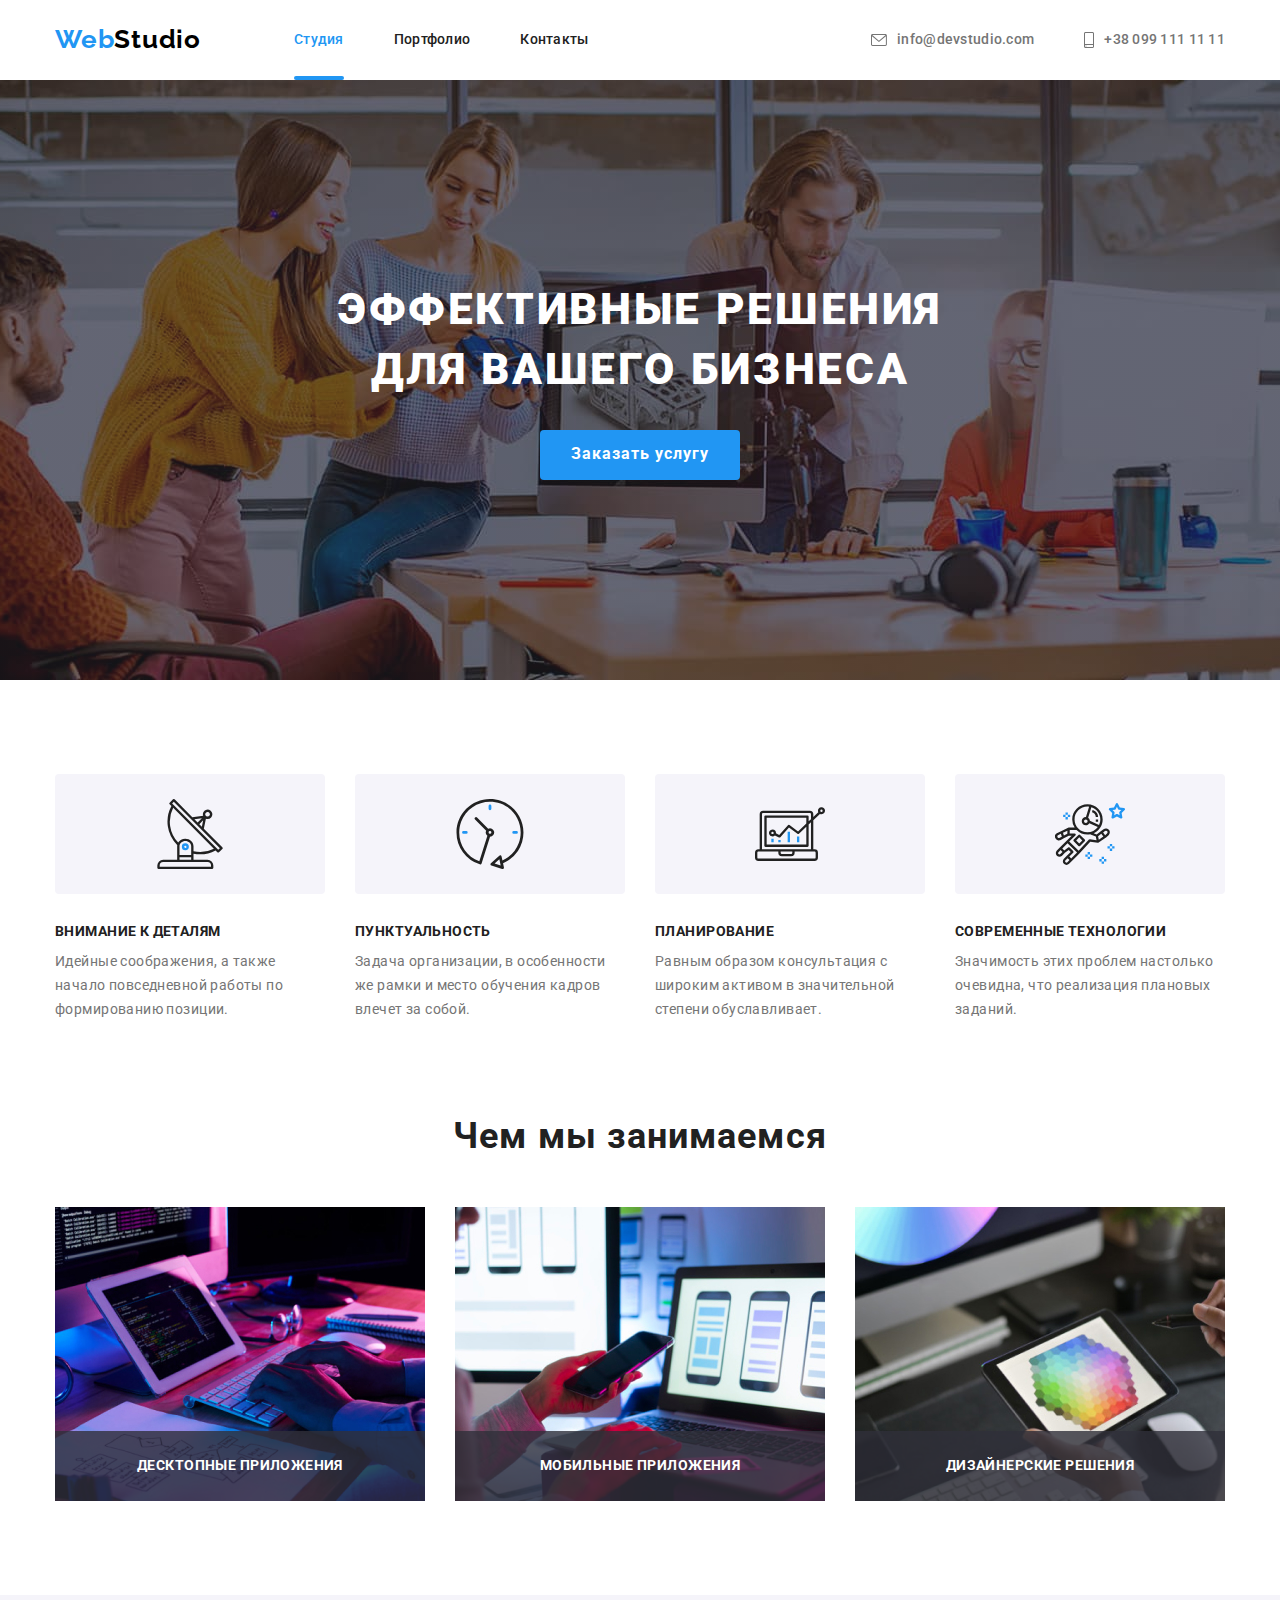
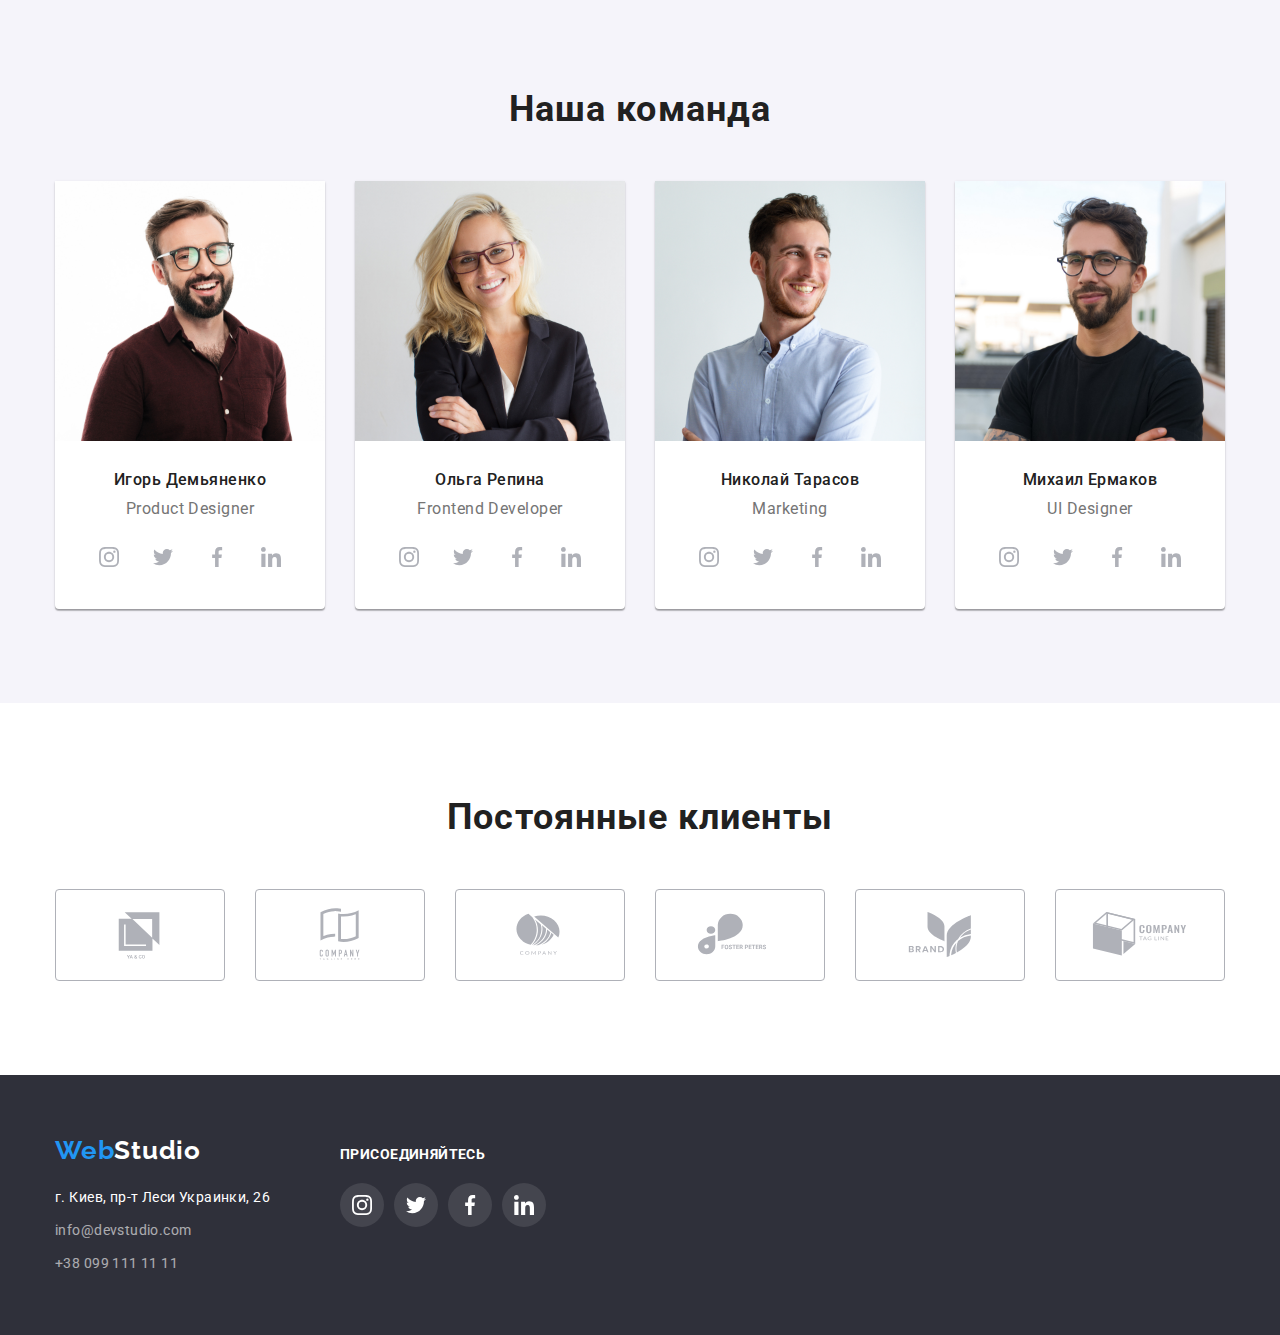
==== index.html @ c2071da9 "в" ====
<!DOCTYPE html>
<html lang="en">
  <head>
    <meta charset="UTF-8" />
    <meta http-equiv="X-UA-Compatible" content="IE=edge" />
    <meta name="viewport" content="width=device-width, initial-scale=1.0" />
    <title>Document</title>
    <link
      href="https://fonts.googleapis.com/css2?family=Raleway:wght@700&family=Roboto:wght@400;500;700;900&display=swap"
      rel="stylesheet"
    />
    <link
      rel="stylesheet"
      href="https://cdnjs.cloudflare.com/ajax/libs/modern-normalize/1.1.0/modern-normalize.min.css"
    />
    <link href="./css/styles.css" rel="stylesheet" />
  </head>

  <body>
    <header class="header-fon">
      <div class="container header-pad">
        <nav class="nav">
          <a class="header-logo" href="./index.html"
            ><span class="current">Web</span>Studio</a
          >
          <ul class="nav-link">
            <li class="item">
              <a class="link-a" href="./index.html"
                ><span class="active">Студия</span></a
              >
            </li>
            <li class="item">
              <a class="link-a" href="./portfolio.html">Портфолио</a>
            </li>
            <li class="item">
              <a class="link-a" href="">Контакты</a>
            </li>
          </ul>
        </nav>
        <ul class="nav-links">
          <li class="item">
            <a class="link-info" href="mailto:info@devstudio.com">
              <svg class="nav-icon" width="16" height="12">
                <use href="./images/icons.svg#icon-envelope-hover"></use></svg>info@devstudio.com</a
            >
          </li>
          <li class="item">
            <a class="link-info" href="tel:+380991111111">
              <svg class="nav-icon" width="10" height="16">
                <use href="./images/icons.svg#icon-smartphone"></use></svg>+38 099 111 11 11</a>
          </li>
        </ul>
      </div>
    </header>
    <main class="main">
      <section class="box">
        <h1 class="text-h">Эффективные решения для вашего бизнеса</h1>
        <button class="button-fons" type="button" data-modal-open>Заказать услугу</button>
      </section>
      <section class="section no-pad">
        <div class="container main-pad">
          <ul class="spot-no list-spot">
            <li class="spot-list">
              <div class="icon-box">
                <svg class="icon-item" width="70" height="70">
                  <use href="./images/icons.svg#icon-antenna"></use>
                </svg>
              </div>
              <h3 class="title">Внимание к деталям</h3>
              <p class="text">
                Идейные соображения, а также начало повседневной работы по
                формированию позиции.
              </p>
            </li>
            <li class="spot-list">
              <div class="icon-box">
                <svg class="icon-item" width="70" height="70">
                  <use href="./images/icons.svg#icon-clock"></use>
                </svg>
              </div>
              <h3 class="title">Пунктуальность</h3>
              <p class="text">
                Задача организации, в особенности же рамки и место обучения
                кадров влечет за собой.
              </p>
            </li>
            <li class="spot-list">
              <div class="icon-box">
                <svg class="icon-item" width="70" height="70">
                  <use href="./images/icons.svg#icon-diagram"></use>
                </svg>
              </div>
              <h3 class="title">Планирование</h3>
              <p class="text">
                Равным образом консультация с широким активом в значительной
                степени обуславливает.
              </p>
            </li>
            <li class="spot-list">
              <div class="icon-box">
                <svg class="icon-item" width="70" height="70">
                  <use href="./images/icons.svg#icon-astronaut"></use>
                </svg>
              </div>
              <h3 class="title">Современные технологии</h3>
              <p class="text">
                Значимость этих проблем настолько очевидна, что реализация
                плановых заданий.
              </p>
            </li>
          </ul>
        </div>
      </section>
      <section class="section">
        <div class="container work-pad">
          <h2 class="title-works">Чем мы занимаемся</h2>
          <ul class="spot-no spot-foto">
            <li class="item-foto">
              <img
                src="./images/boxk.jpg"
                alt="Разрабатываем-код"
                width="370"
                height="294"
              />
              <p class="text-pos">Десктопные приложения</p>
            </li>
            <li class="item-foto">
              <img
                src="./images/img.jpg"
                alt="Создаем-приложение"
                width="370"
                height="294"
              />
              <p class="text-pos">Мобильные приложения</p>
            </li>
            <li class="item-foto">
              <img
                src="./images/imgk.jpg"
                alt="Создаем-дизайн"
                width="370"
                height="294"
              />
              <p class="text-pos">Дизайнерские решения</p>
            </li>
          </ul>
        </div>
      </section>
      <section class="section user-fons">
        <div class="container people-pad">
          <h2 class="title-people">Наша команда</h2>
          <ul class="spot-no spot-user">
            <li class="user-box">
              <img
                class="img-people"
                src="./images/imgh.jpg"
                alt="Мужчина"
                width="270"
                height="260"
              />
              <div class="user-pad">
                <h3 class="title-list">Игорь Демьяненко</h3>
                <p class="text-user">Product Designer</p>
                <ul class="spot-no used-mar">
                  <li class="soc-li">
                    <a class="mar-used" href="">
                      <svg class="icon-item" width="20" height="20">
                        <use href="./images/icons.svg#icon-instagram"></use>
                      </svg>
                    </a>
                  </li>
                  <li class="soc-li">
                    <a class="mar-used" href="">
                      <svg class="icon-item" width="20" height="20">
                        <use href="./images/icons.svg#icon-twitter"></use>
                      </svg>
                    </a>
                  </li>
                  <li class="soc-li">
                    <a class="mar-used" href="">
                      <svg class="icon-item" width="20" height="20">
                        <use href="./images/icons.svg#icon-facebook"></use>
                      </svg>
                    </a>
                  </li>
                  <li class="soc-li">
                    <a class="mar-used" href="">
                      <svg class="icon-item" width="20" height="20">
                        <use href="./images/icons.svg#icon-linkedin"></use>
                      </svg>
                    </a>
                  </li>
                </ul>
              </div>
            </li>
            <li class="user-box">
              <img
                class="img-people"
                src="./images/imgt.jpg"
                alt="Девушка"
                width="270"
                height="260"
              />
              <div class="user-pad">
                <h3 class="title-list">Ольга Репина</h3>
                <p class="text-user">Frontend Developer</p>
                <ul class="spot-no used-mar">
                  <li class="soc-li">
                    <a class="mar-used" href="">
                      <svg class="icon-item" width="20" height="20">
                        <use href="./images/icons.svg#icon-instagram"></use>
                      </svg>
                    </a>
                  </li>
                  <li class="soc-li">
                    <a class="mar-used" href="">
                      <svg class="icon-item" width="20" height="20">
                        <use href="./images/icons.svg#icon-twitter"></use>
                      </svg>
                    </a>
                  </li>
                  <li class="soc-li">
                    <a class="mar-used" href="">
                      <svg class="icon-item" width="20" height="20">
                        <use href="./images/icons.svg#icon-facebook"></use>
                      </svg>
                    </a>
                  </li>
                  <li class="soc-li">
                    <a class="mar-used" href="">
                      <svg class="icon-item" width="20" height="20">
                        <use href="./images/icons.svg#icon-linkedin"></use>
                      </svg>
                    </a>
                  </li>
                </ul>
              </div>
            </li>
            <li class="user-box">
              <img
                class="img-people"
                src="./images/imgf.jpg"
                alt="Мужчина"
                width="270"
                height="260"
              />
              <div class="user-pad">
                <h3 class="title-list">Николай Тарасов</h3>
                <p class="text-user">Marketing</p>
                <ul class="spot-no used-mar">
                  <li class="soc-li">
                    <a class="mar-used" href="">
                      <svg class="icon-item" width="20" height="20">
                        <use href="./images/icons.svg#icon-instagram"></use>
                      </svg>
                    </a>
                  </li>
                  <li class="soc-li">
                    <a class="mar-used" href="">
                      <svg class="icon-item" width="20" height="20">
                        <use href="./images/icons.svg#icon-twitter"></use>
                      </svg>
                    </a>
                  </li>
                  <li class="soc-li">
                    <a class="mar-used" href="">
                      <svg class="icon-item" width="20" height="20">
                        <use href="./images/icons.svg#icon-facebook"></use>
                      </svg>
                    </a>
                  </li>
                  <li class="soc-li">
                    <a class="mar-used" href="">
                      <svg class="icon-item" width="20" height="20">
                        <use href="./images/icons.svg#icon-linkedin"></use>
                      </svg>
                    </a>
                  </li>
                </ul>
              </div>
            </li>
            <li class="user-box">
              <img
                class="img-people"
                src="./images/imgqqq.jpg"
                alt="Мужчина"
                width="270"
                height="260"
              />
              <div class="user-pad">
                <h3 class="title-list">Михаил Ермаков</h3>
                <p class="text-user">UI Designer</p>
                <ul class="spot-no used-mar">
                  <li class="soc-li">
                    <a class="mar-used" href="">
                      <svg class="icon-item" width="20" height="20">
                        <use href="./images/icons.svg#icon-instagram"></use>
                      </svg>
                    </a>
                  </li>
                  <li class="soc-li">
                    <a class="mar-used" href="">
                      <svg class="icon-item" width="20" height="20">
                        <use href="./images/icons.svg#icon-twitter"></use>
                      </svg>
                    </a>
                  </li>
                  <li class="soc-li">
                    <a class="mar-used" href="">
                      <svg class="icon-item" width="20" height="20">
                        <use href="./images/icons.svg#icon-facebook"></use>
                      </svg>
                    </a>
                  </li>
                  <li class="soc-li">
                    <a class="mar-used" href="">
                      <svg class="icon-item" width="20" height="20">
                        <use href="./images/icons.svg#icon-linkedin"></use>
                      </svg>
                    </a>
                  </li>
                </ul>
              </div>
            </li>
          </ul>
        </div>
      </section>
      <section class="section">
        <div class="container client-list">
          <h2 class="title-people">Постоянные клиенты</h2>
          <ul class="spot-no people-list">
            <li class="people-lists">
              <a class="people-blok" href="">
                <svg class="icon-item" width="106" height="60">
                  <use href="./images/icons.svg#icon-Logo-7"></use>
                </svg>
              </a>
            </li>
            <li class="people-lists">
              <a class="people-blok" href="">
                <svg class="icon-item" width="106" height="60">
                  <use href="./images/icons.svg#icon-Logo-8"></use>
                </svg>
              </a>
            </li>
            <li class="people-lists">
              <a class="people-blok" href="">
                <svg class="icon-item" width="106" height="60">
                  <use href="./images/icons.svg#icon-Logo-9"></use>
                </svg>
              </a>
            </li>
            <li class="people-lists">
              <a class="people-blok" href="">
                <svg class="icon-item" width="106" height="60">
                  <use href="./images/icons.svg#icon-Logo-10"></use>
                </svg>
              </a>
            </li>
            <li class="people-lists">
              <a class="people-blok" href="">
                <svg class="icon-item" width="106" height="60">
                  <use href="./images/icons.svg#icon-Logo-11"></use>
                </svg>
              </a>
            </li>
            <li class="people-lists">
              <a class="people-blok" href="">
                <svg class="icon-item" width="106" height="60">
                  <use href="./images/icons.svg#icon-Logo-12"></use>
                </svg>
              </a>
            </li>
          </ul>
        </div>
      </section>
    </main>
    <footer class="footer-fons">
      <div class="container wrap">
        <div class="footer-conteiner">
          <a class="footer-logo" href="/index.html">
            <span class="current">Web</span>Studio</a
          >
          <address class="address">
            <p class="address-text">г. Киев, пр-т Леси Украинки, 26</p>
            <ul class="spot-no">
              <li class="li-mar">
                <a class="address-link" href="mailto:info@devstudio.com"
                  >info@devstudio.com</a
                >
              </li>
              <li>
                <a class="address-links" href="tel:+380991111111"
                  >+38 099 111 11 11</a
                >
              </li>
            </ul>
          </address>
        </div>
        <div class="footer-link">
          <p class="link-text">присоединяйтесь</p>
          <ul class="spot-no footer-links">
            <li class="footer-soc">
              <a class="footer-li" href="">
                <svg class="icon-item" width="20" height="20">
                  <use href="./images/icons.svg#icon-instagram"></use>
                </svg>
              </a>
            </li>
            <li class="footer-soc">
              <a class="footer-li" href="">
                <svg class="icon-item" width="20" height="20">
                  <use href="./images/icons.svg#icon-twitter"></use>
                </svg>
              </a>
            </li>
            <li class="footer-soc">
              <a class="footer-li" href="">
                <svg class="icon-item" width="20" height="20">
                  <use href="./images/icons.svg#icon-facebook"></use>
                </svg>
              </a>
            </li>
            <li class="footer-soc">
              <a class="footer-li" href="">
                <svg class="icon-item" width="20" height="20">
                  <use href="./images/icons.svg#icon-linkedin"></use>
                </svg>
              </a>
            </li>
          </ul>
        </div>
      </div>
    </footer>
    <div class="backdrop is-hidden" data-modal>
      <div class="modal">
        <button class="button-icon" type="button" data-modal-close>
          <svg class="icon-border" width="18" height="18">
            <use href="./images/icons.svg#icon-close-black-18dp-2-1"></use>
          </svg>
        </button>
        <p class="modal-text">Оставьте свои данные, мы вам перезвоним</p>
        <form>
          <label><span class="form-text">Имя</span></label>
          <div class="modal-field">
          <input type="text" class="modal-input" name="user-name">
          <svg class="modal-icon" widht="18" height="18">
            <use href="./images/icons.svg#icon-person-black-18dp-1"></use>
          </svg>
          </div>
          <label><span class="form-text">Телефон</span></label>
          <div class="modal-field">
          <input type="tel" class="modal-input" name="user-tel">
          <svg class="modal-icon"  widht="18" height="18">
            <use href="./images/icons.svg#icon-phone-black-18dp-1"></use>
          </svg>
          </div>
          <label><span class="form-text">Почта</span></label>
          <div class="modal-field">
          <input type="email" class="modal-input" name="user-mail">
          <svg class="modal-icon"  widht="18" height="18">
            <use href="./images/icons.svg#icon-email-black-18dp-1"></use>
          </svg>
          </div>
          <div class="modal-fieldy">
          <label><span class="form-text">Комментарий</span></label>
            <textarea name="user-commentary" placeholder="Введите текст" class="modal-input-coment"  type="text"
            ></textarea>
          </div>
        </form>
        <div class="modal-block">
            <svg width="16" height="15">
              <use href="./images/icons.svg#icon-Vector-2"></use>
            </svg>
            <p class="text-document">Соглашаюсь с рассылкой и принимаю <a href="">Условия договора</a></p>
          </div>
          <button type="submit" class="modal-button">Отправить</button>
      </div>
    </div>
    <script src="./js/modal.js"></script>
  </body>
</html>
---- css/styles.css ----
:root {
  --primary-text-color: rgba(117, 117, 117, 1);
  --title-text-color: #212121;
  --accent-color: #2196f3;
  --primary-white-color: #ffffff;
  --header-logo-color: #000000;
  --box-fon-color: #2f303a;
  --user-fons-color: #f5f4fa;
  --title-button-color: #f5f4fa;
  --button-color: #188ce8;
  --icon-color: #afb1b8;
  --form-text-color:#757575;
}

body {
  background-color: var(--primary-white-color);
  color: var(--primary-text-color);
  margin: 0;
  font-family: 'Roboto', sans-serif;
}

img {
  display: block;
  max-width: 100%;
  height: auto;
}

p,
h1,
h2,
h3,
h4,
h5,
h6 {
  margin: 0;
}

ul {
  margin: 0;
  padding-left: 0;
}

.container {
  width: 1200px;
  padding-left: 15px;
  padding-right: 15px;
  margin: 0 auto;
}
/* Уберает точки со всех Li */
.spot-no > li {
  list-style: none;
}

.header-pad {
  display: flex;
  align-items: center;
}

.header-fons {
  background-color: var(--primary-white-color);
  border-bottom: 1px solid #ececec;
}

.header-logo {
  margin-right: 93px;
  font-family: 'Raleway';
  font-weight: 700;
  font-size: 26px;
  line-height: 1.2;
  color: var(--header-logo-color);
  text-decoration: none;
  letter-spacing: 0.03em;
}

.current {
  color: var(--accent-color);
}

.nav {
  display: flex;
  align-items: center;
}

.nav-link a {
  color: var(--title-text-color);
  font-weight: 500;
  font-size: 14px;
  line-height: 1.14;
  text-decoration: none;
  letter-spacing: 0.02em;
  padding-top: 32px;
  padding-bottom: 32px;
  transition: 250ms cubic-bezier(0.4, 0, 0.2, 1);
  display: block;
}

.nav-link,
.nav-links {
  display: flex;
}

.header-fons .container .header-fon .container {
  display: flex;
  align-items: center;
}

.item {
  display: block;
}

.nav-links .item:not(:last-child),
.nav-link .item:not(:last-child) {
  margin-right: 50px;
}

.nav-links {
  margin-left: auto;
}

.active{
  color: var(--accent-color);
}

.link-a{
  position: relative;
}

.active::after {
  content: '';
  display: inline-block;
  background:var(--accent-color);
  border-radius: 2px;
  opacity: 1;
  position: absolute;
  width: 100%;
  height: 4px;
  left: 0px;
  bottom: 0px;
}

.nav-links,
.link-info {
  display: flex;
  align-items: center;
  color: var(--primary-text-color);
  font-weight: 500;
  font-size: 14px;
  line-height: 1.14;
  text-decoration: none;
  letter-spacing: 0.02em;
  transition: 250ms cubic-bezier(0.4, 0, 0.2, 1);
}

.nav-icon {
  fill: currentColor;
  margin-right: 10px;
}

.people-blok:hover,
.people-blok:focus,
.link-a:hover,
.link-a:focus,
.link-info:hover,
.link-info:focus,
.address-link:hover,
.address-link:focus,
.address-links:hover,
.address-links:focus {
  color: var(--accent-color);
}

.box {
  padding-top: 200px;
  padding-bottom: 200px;
  text-align: center;
  background-color: var(--box-fon-color);
  max-width: 1600px;
  height: 600px;
  margin-left: auto;
  margin-right: auto;
  background-image: linear-gradient(
      rgba(47, 48, 58, 0.4),
      rgba(47, 48, 58, 0.4)
    ),
    url(../images/Imgfon.jpg);
  background-repeat: no-repeat;
  background-position: center;
  background-size: cover;
}

.icon-box {
  display: flex;
  align-items: center;
  justify-content: center;
  width: 270px;
  height: 120px;
  border-radius: 4px;
  background-color: var(--title-button-color);
  margin-bottom: 30px;
}

.text-h {
  margin: 0 auto;
  width: 696px;
  margin-top: 0;
  margin-bottom: 30px;

  font-weight: 900;
  font-size: 44px;
  line-height: 1.36;
  letter-spacing: 0.06em;
  text-transform: uppercase;
  color: var(--primary-white-color);
}

.button-fons {
  color: var(--primary-white-color);
  background-color: var(--accent-color);
  cursor: pointer;
  font-weight: 700;
  font-size: 16px;
  line-height: 1, 87;
  letter-spacing: 0.06em;
  width: 200px;
  height: 50px;
  left: 700px;
  top: 430px;
  border-radius: 4px;
  border-width: 0px;
  transition: 250ms cubic-bezier(0.4, 0, 0.2, 1);
}

.button-fons:hover,
.button-fons:focus {
  background-color: var(--button-color);
}

.spot-list .title {
  display: block;
}

.main-pad {
  display: flex;
  align-items: center;
}

.list-spot {
  display: flex;
  align-items: center;
}

.spot-list:not(:last-child) {
  margin-right: 30px;
}

.spot-list .title {
  margin-bottom: 10px;
}

.spot-list {
  width: 270px;
}

.title {
  color: var(--title-text-color);
  font-weight: 700;
  font-size: 14px;
  line-height: 1.14;
  letter-spacing: 0.03em;
  text-transform: uppercase;
}

.text {
  color: var(--primary-text-color);
  font-weight: 400;
  font-size: 14px;
  line-height: 1.71;
  letter-spacing: 0.03em;
}

.title-works {
  color: var(--title-text-color);
  font-weight: 700;
  font-size: 36px;
  line-height: 1.16;
  letter-spacing: 0.03em;
  text-align: center;
  margin-bottom: 50px;
}

.spot-foto {
  display: flex;
  text-align: center;
}

.section.no-pad {
  padding-bottom: 0px;
}

.item-foto:not(:last-child) {
  margin-right: 30px;
  text-align: center;
}

.item-foto{
position: relative;
}

.text-pos{
background-color:
rgba(47, 48, 58, 0.8);
width: 370px;
height: 70px;
bottom: 0;
position: absolute;
display: flex;
justify-content: center;
align-items: center;

  font-weight: 700;
font-size: 14px;
line-height: 1.14;
letter-spacing: 0.03em;
text-transform: uppercase;
color: var(--primary-white-color);
}

.user-fons {
  background-color: var(--user-fons-color);
}

.title-people {
  color: var(--title-text-color);
  font-weight: 700;
  font-size: 36px;
  line-height: 1.16;
  letter-spacing: 0.03em;
  text-align: center;
  margin-bottom: 50px;
}

.user-pad {
  padding-top: 30px;
  padding-bottom: 30px;
}

.spot-user {
  display: flex;
  text-align: center;
}

.user-box:not(:last-child) {
  margin-right: 30px;
}

.user-box {
  background-color: var(--primary-white-color);
  box-shadow: 0px 1px 3px rgba(0, 0, 0, 0.12), 0px 1px 1px rgba(0, 0, 0, 0.14),
    0px 2px 1px rgba(0, 0, 0, 0.2);
  border-radius: 0px 0px 4px 4px;
}

.title-list {
  color: var(--title-text-color);
  font-weight: 500;
  font-size: 16px;
  line-height: 1.18;
  letter-spacing: 0.03em;
  margin-bottom: 10px;
  text-align: center;
}

.used-mar {
  display: flex;
  justify-content: center;
}

.mar-used {
  display: flex;
  align-items: center;
  justify-content: center;
  width: 44px;
  height: 44px;
  border-radius: 50%;
  color: var(--icon-color);
  transition: 250ms cubic-bezier(0.4, 0, 0.2, 1);
}

.mar-used:focus,
.mar-used:hover {
  color: var(--primary-white-color);
  background-color: var(--accent-color);
}

.soc-li:not(:last-child) {
  margin-right: 10px;
}

.text-user {
  color: var(--primary-text-color);
  font-weight: 400;
  font-size: 16px;
  line-height: 1.18;
  letter-spacing: 0.03em;
  margin-bottom: 16px;
}

.people-list {
  display: flex;
  align-items: center;
}

.people-blok {
  display: flex;
  align-items: center;
  justify-content: center;
  border: 1px solid currentColor;
  border-radius: 4px;
  width: 170px;
  height: 92px;
  color: var(--icon-color);
}

.people-lists:not(:last-child) {
  margin-right: 30px;
}

.icon-item {
  fill: currentColor;
  transition: 250ms cubic-bezier(0.4, 0, 0.2, 1);
}

.section {
  padding-top: 94px;
  padding-bottom: 94px;
}

/* footer */

.wrap {
  display: flex;
  align-items: baseline;
}

.footer-fons {
  background-color: var(--box-fon-color);
  padding-top: 60px;
  padding-bottom: 60px;
}

.footer-logo {
  font-family: 'Raleway';
  color: var(--primary-white-color);
  text-decoration: none;
  font-weight: 700;
  font-size: 26px;
  line-height: 1.19;
  letter-spacing: 0.03em;
  display: inline-block;
  margin-bottom: 20px;
}

.footer-conteiner {
  display: block;
}

.address {
  font-style: normal;
}

.address-text {
  color: var(--primary-white-color);
  font-weight: 400;
  font-size: 14px;
  line-height: 1.71;
  letter-spacing: 0.03em;
  margin-bottom: 9px;
}

.address-link {
  color: var(--primary-white-color);
  opacity: 0.6;
  font-weight: 400;
  font-size: 14px;
  line-height: 1.71;
  letter-spacing: 0.03em;
  text-decoration: none;
}

.li-mar {
  margin-bottom: 9px;
}

.address-links {
  color: var(--primary-white-color);
  opacity: 0.6;
  font-weight: 400;
  font-size: 14px;
  line-height: 1.71;
  letter-spacing: 0.03em;
  text-decoration: none;
  display: inline-block;
}

.footer-link {
  display: block;
  margin-left: 70px;
}

.link-text {
  font-weight: 700;
  font-size: 14px;
  line-height: 1.14;
  text-transform: uppercase;
  letter-spacing: 0.03em;
  margin-bottom: 20px;
  color: var(--primary-white-color);
}

.footer-links {
  display: flex;
  align-items: center;
}

.footer-li {
  display: flex;
  align-items: center;
  justify-content: center;
  width: 44px;
  height: 44px;
  border-radius: 50%;
  color: var(--primary-white-color);
  background-color: rgba(255, 255, 255, 0.1);
  transition: 250ms cubic-bezier(0.4, 0, 0.2, 1);
}

.footer-li:focus,
.footer-li:hover {
  color: var(--primary-white-color);
  background-color: var(--accent-color);
}

.footer-soc:not(:last-child) {
  margin-right: 10px;
}

/* Modal */


.backdrop{
  position: fixed;
  top:0;
  left: 0;
  width: 100%;
  height: 100%;
  background-color: rgba(0, 0, 0, 0.2);
  transition: 250ms cubic-bezier(0.4, 0, 0.2, 1);
transition-property: opacity, visibility, transform;
}

.modal{
  position: absolute;
  top:50%;
  left:50%;
  transform: translate(-50%, -50%) scale(1);
  width:528px;
height:581px;
box-shadow: 0px 1px 3px rgba(0, 0, 0, 0.12), 0px 1px 1px rgba(0, 0, 0, 0.14), 0px 2px 1px rgba(0, 0, 0, 0.2);
border-radius: 4px;
background-color: var(--primary-white-color);
transition: 250ms cubic-bezier(0.4, 0, 0.2, 1);
transition-property: opacity, visibility, transform;
padding: 40px 40px;
}

.backdrop.is-hidden .modal {
  visibility: hidden;
  opacity: 0;
  transform: translate(-50%, -50%) scale(0);
}

.button-icon{
  width: 30px;
  height: 30px;
  border-radius: 50%;
  background-color: transparent;
  border: 1px solid rgba(0, 0, 0, 0.1);
  display: flex;
  justify-content: center;
  align-items: center;
  position: absolute;
  top: 8px;
  right: 8px;
}

.button-icon:hover,
.button-icon:focus{
  background-color: var(--accent-color);
}

.is-hidden{
  opacity: 0;
  visibility: hidden;
  pointer-events: none;
}

.modal-text{
  font-weight: 700;
font-size: 20px;
line-height: 1.15;
text-align: center;
letter-spacing: 0.03em;
color: var(--title-text-color);
margin-bottom: 12px;
}

.form-text{
  font-weight: 400;
font-size: 12px;
line-height: 1.16;
letter-spacing: 0.01em;
color: var(--form-text-color);
display: block;
margin-bottom: 4px;
}

.modal-input{
width: 448px;
height: 40px;
border: 1px solid rgba(33, 33, 33, 0.2);
border-radius: 4px;
/* padding-left: 42; */
}

.modal-input-coment{
  width: 448px;
height: 120px;
border: 1px solid rgba(33, 33, 33, 0.2);
border-radius: 4px;
margin-bottom: 20px;
resize: none;
}

.modal-input-coment::placeholder{
  font-weight: 400;
font-size: 12px;
line-height: 1.16;
letter-spacing: 0.01em;
color: rgba(117, 117, 117, 0.5);
}

.text-document{
  font-weight: 400;
font-size: 14px;
line-height: 2.00;
letter-spacing: 0.03em;
color: var(--form-text-color);
}

.text-document a{
  color: var(--accent-color);
}

.modal-block{
  display: flex;
  text-align: center;
  align-items: center;
  justify-content: center;
  margin-bottom: 30px;
}

.modal-block svg{
  margin-right: 7px;
}

.modal-button{
  position: absolute;
font-weight: 700;
font-size: 16px;
line-height: 1.87;
letter-spacing: 0.06em;
color: var(--primary-white-color);
width: 200px;
height: 50px;
background-color: var(--accent-color);
border-radius: 4px;
 border-width: 0px;
 transition: 250ms cubic-bezier(0.4, 0, 0.2, 1);
}

.modal-button:hover,
.modal-button:focus{
  background-color: var(--button-color);
  box-shadow: 0px 4px 4px rgba(0, 0, 0, 0.15);
}

.modal-field{
  position: relative;
  margin-bottom: 10px;
}

.modal-icon{
  position: absolute;
  left: 12px;
  top:50%;
  transform: translateY(-50%);
}

/* Страница Портфолио */
.main-button {
  display: flex;
  justify-content: center;
  margin-bottom: 50px;
}

.main-button .title-button:hover,
.main-button .title-button:focus {
  border-radius: 4px;
  box-shadow: 0px 3px 1px rgba(0, 0, 0, 0.1), 0px 1px 2px rgba(0, 0, 0, 0.08),
    0px 2px 2px rgba(0, 0, 0, 0.12);
}

.spot-no .item:not(:last-child) {
  margin-right: 8px;
}

.title-button {
  background-color: var(--title-button-color);
  border-radius: 4px;
  color: var(--title-text-color);
  font-weight: 500;
  font-size: 16px;
  line-height: 1.62;
  letter-spacing: 0.03em;
  padding: 6px 22px 6px 22px;
  border: 0px;
  transition: 250ms cubic-bezier(0.4, 0, 0.2, 1);
}

.port-progect {
  padding-top: 20px;
  padding-bottom: 20px;
  padding-left: 24px;
  padding-right: 24px;
  border-bottom: 1px solid #eeeeee;
  border-right: 1px solid #eeeeee;
  border-left: 1px solid #eeeeee;
}

.a-fons:hover,
.a-fons:focus {
  box-shadow: 0px 1px 1px rgba(0, 0, 0, 0.12), 0px 4px 4px rgba(0, 0, 0, 0.06),
    1px 4px 6px rgba(0, 0, 0, 0.16);
}

.title-button:hover,
.title-button:focus {
  background-color: var(--accent-color);
  color: var(--primary-white-color);
}

.spot-no .a-fons {
  text-decoration: none;
}

.title-port {
  color: var(--title-text-color);
  font-weight: 700;
  font-size: 18px;
  line-height: 2;
  letter-spacing: 0.06em;
  margin-bottom: 4px;
}

.text-port {
  color: var(--primary-text-color);
  font-weight: 400;
  font-size: 16px;
  line-height: 1.87;
}

.a-fons {
  display: inline-block;
  transition: 250ms cubic-bezier(0.4, 0, 0.2, 1);
}

.web-list {
  display: flex;
  flex-wrap: wrap;
}

.item-fotos:not(:nth-child(3n)) {
  margin-right: 30px;
}

.item-fotos:nth-child(-n + 6) {
  margin-bottom: 30px;
}

.item-fotos{
  position: relative;
}

.web-wind{
  position: relative;
  overflow: hidden;
}

.web-fon{
  font-weight: 400;
font-size: 18px;
line-height: 1.55;
letter-spacing: 0.03em;
color: var(--primary-white-color);
position: absolute;
top: 0;
left: 0;
display: flex;
justify-content: center;
text-align: center;
height: 100%;
background-color: rgba(33, 150, 243, 0.9);
padding: 63px 24px;
transform: translateY(100%);
transition: 250ms cubic-bezier(0.4, 0, 0.2, 1);
}

.item-fotos:hover .web-fon{
  transform: translateY(0);
}
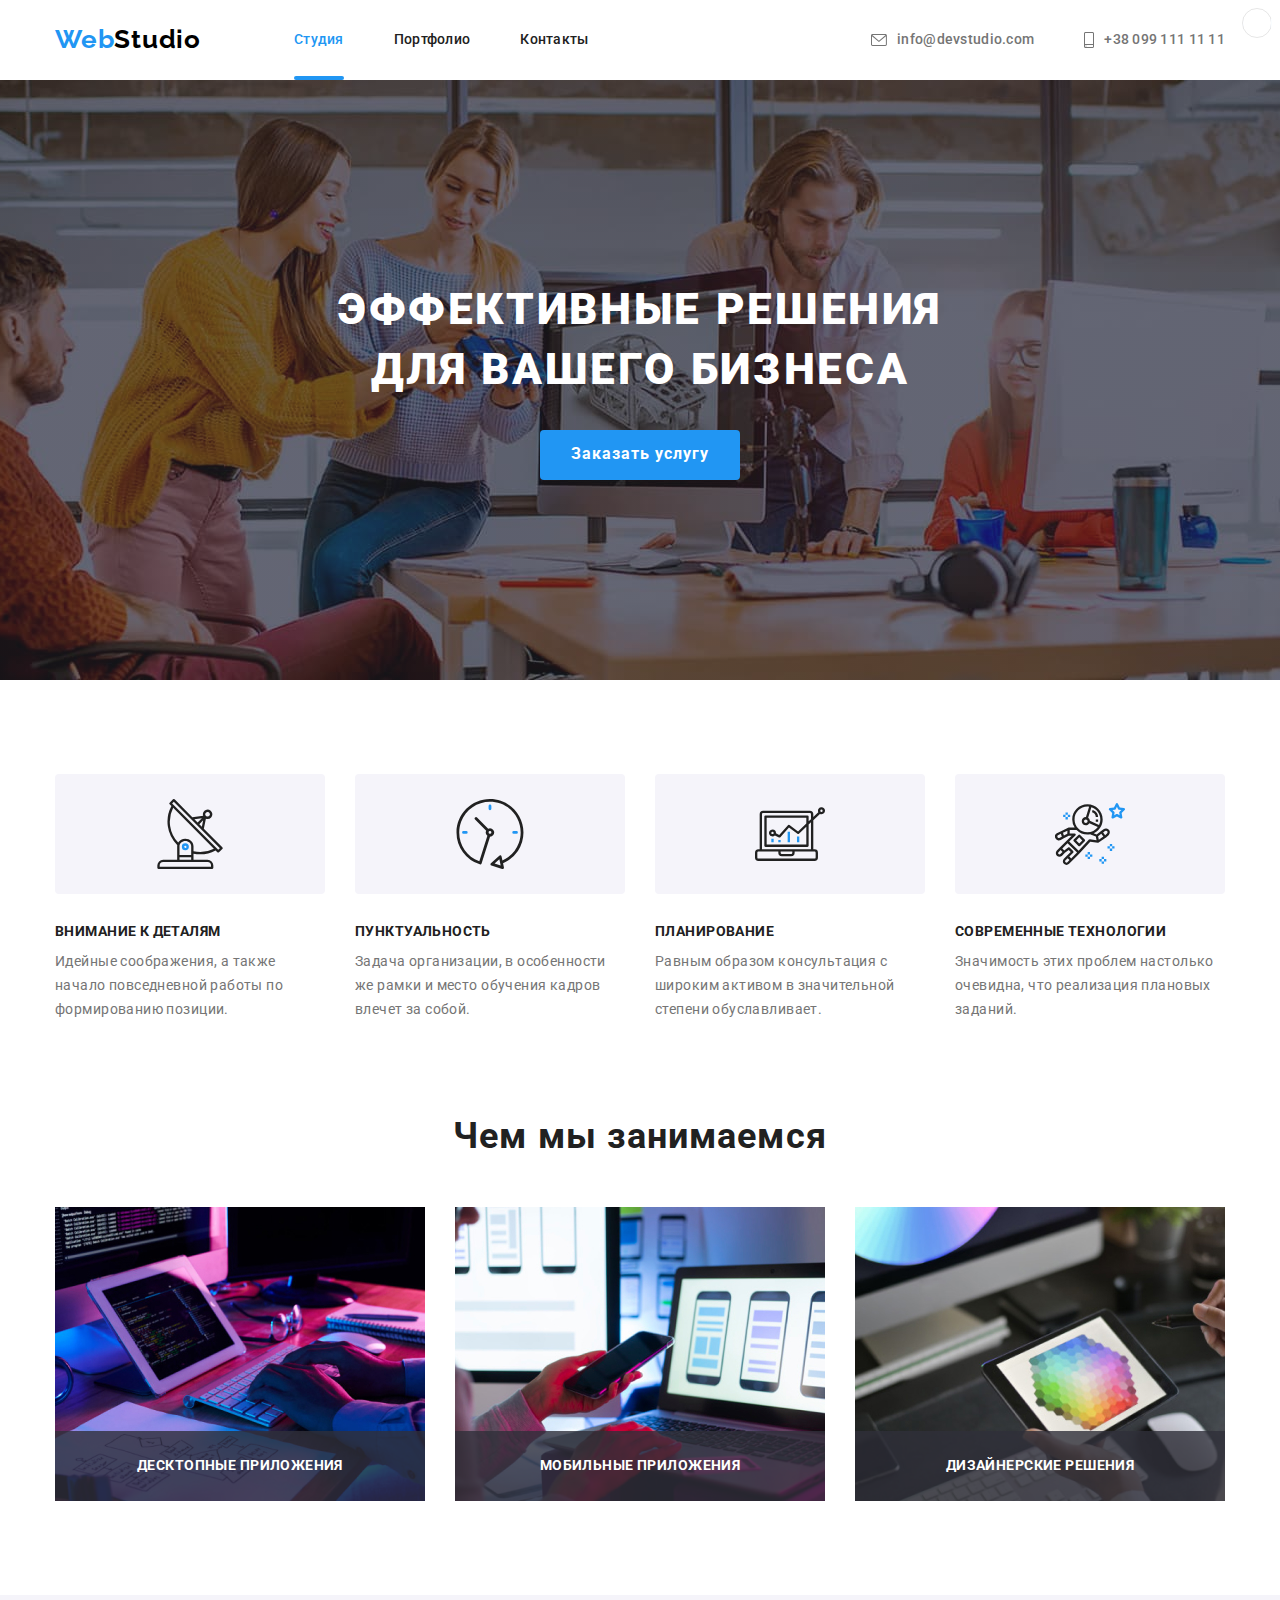
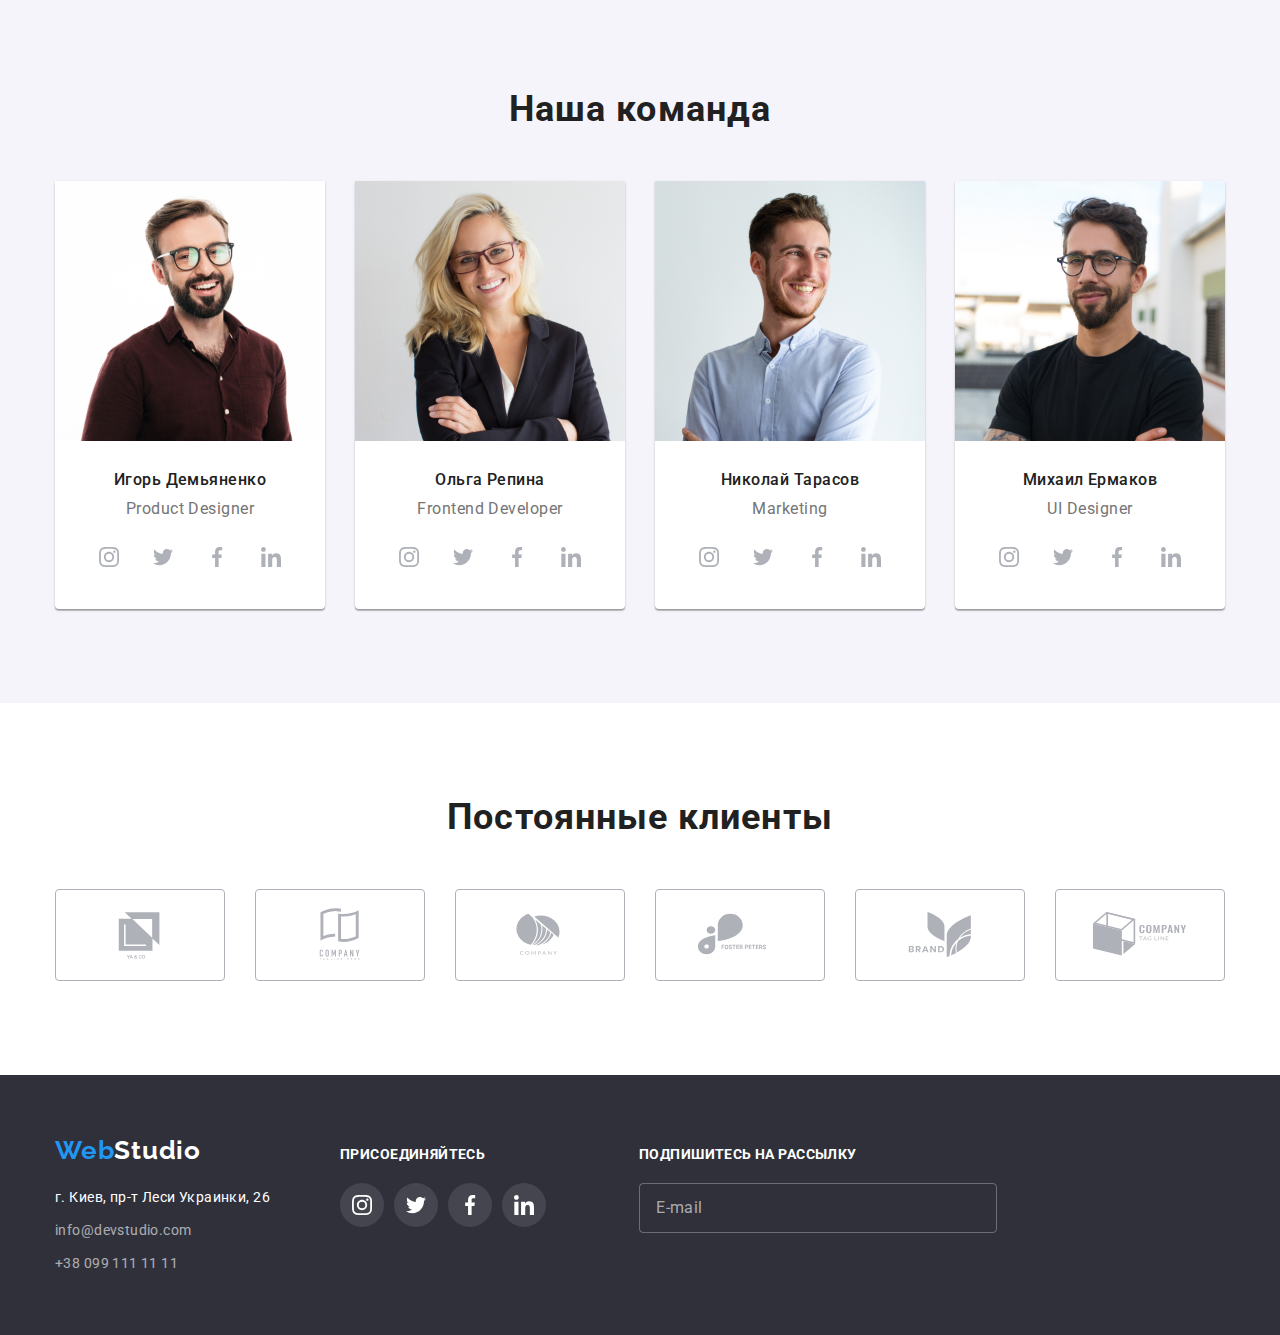
==== commit 46c62e9d: "w" ====
--- a/index.html
+++ b/index.html
@@ -429,6 +429,17 @@
             </li>
           </ul>
         </div>
+        <div class="footer-mail">
+          <p class="link-text">Подпишитесь на рассылку</p>
+          <form class="footer-form">
+            <input type="email" class="footer-input" name="user-mail" placeholder="E-mail">
+            <button type="submit" class="button-icon">Подписаться<span>
+              <svg class="footer-icon" width="24" height="24">
+                <use href="./images/icons.svg#icon-icon-send"></use>
+              </svg>
+            </span></button>
+          </form>
+        </div>
       </div>
     </footer>
     <div class="backdrop is-hidden" data-modal>
@@ -443,21 +454,21 @@
           <label><span class="form-text">Имя</span></label>
           <div class="modal-field">
           <input type="text" class="modal-input" name="user-name">
-          <svg class="modal-icon" widht="18" height="18">
+          <svg class="modal-icon" width="18" height="18">
             <use href="./images/icons.svg#icon-person-black-18dp-1"></use>
           </svg>
           </div>
           <label><span class="form-text">Телефон</span></label>
           <div class="modal-field">
           <input type="tel" class="modal-input" name="user-tel">
-          <svg class="modal-icon"  widht="18" height="18">
+          <svg class="modal-icon"  width="18" height="18">
             <use href="./images/icons.svg#icon-phone-black-18dp-1"></use>
           </svg>
           </div>
           <label><span class="form-text">Почта</span></label>
           <div class="modal-field">
           <input type="email" class="modal-input" name="user-mail">
-          <svg class="modal-icon"  widht="18" height="18">
+          <svg class="modal-icon"  width="18" height="18">
             <use href="./images/icons.svg#icon-email-black-18dp-1"></use>
           </svg>
           </div>
@@ -468,10 +479,12 @@
           </div>
         </form>
         <div class="modal-block">
-            <svg width="16" height="15">
-              <use href="./images/icons.svg#icon-Vector-2"></use>
+          <input type="checkbox" name="privacy" class="modal-privacy is-hidden" value="true" id="user-check">
+            <label class="text-document" for="user-check"><span>
+              <svg class="ckeck-icon" width="11" height="8">
+              <use href="./images/icons.svg#icon-Vector-4"></use>
             </svg>
-            <p class="text-document">Соглашаюсь с рассылкой и принимаю <a href="">Условия договора</a></p>
+            </span>Соглашаюсь с рассылкой и принимаю <a class="check-link" href=""> Условия договора</a></label>
           </div>
           <button type="submit" class="modal-button">Отправить</button>
       </div>
--- a/css/styles.css
+++ b/css/styles.css
@@ -544,6 +544,58 @@
   margin-right: 10px;
 }
 
+.footer-mail{
+  margin-left: 93px;
+}
+
+.footer-input{
+  width: 358px;
+height: 50px;
+border: 1px solid rgba(255, 255, 255, 0.3);
+border-radius: 4px;
+background-color: transparent;
+padding-left: 16px;
+transition: 250ms cubic-bezier(0.4, 0, 0.2, 1);
+outline: none;
+margin-right: 12px;
+}
+
+.footer-input::placeholder{
+  font-weight: 400;
+font-size: 16px;
+line-height: 20px;
+display: flex;
+align-items: center;
+letter-spacing: 0.03em;
+color: rgba(255, 255, 255, 0.6);
+transition: 250ms cubic-bezier(0.4, 0, 0.2, 1);
+}
+
+.footer-input:focus{
+  border-color: var(--accent-color);
+}
+
+.footer-input:focus::placeholder{
+ color: var(--accent-color);
+}
+
+.button-icon{
+  font-weight: 700;
+font-size: 16px;
+line-height: 1.87;
+display: flex;
+align-items: center;
+text-align: center;
+letter-spacing: 0.06em;
+color: var(--primary-white-color);
+width: 200px;
+height: 50px;
+background-color: var(--accent-color);
+border-radius: 4px;
+transition: 250ms cubic-bezier(0.4, 0, 0.2, 1);
+}
+
+
 /* Modal */
 
 
@@ -595,7 +647,7 @@
 
 .button-icon:hover,
 .button-icon:focus{
-  background-color: var(--accent-color);
+  fill: var(--accent-color);
 }
 
 .is-hidden{
@@ -625,11 +677,24 @@
 }
 
 .modal-input{
+  display: block;
 width: 448px;
 height: 40px;
 border: 1px solid rgba(33, 33, 33, 0.2);
 border-radius: 4px;
-/* padding-left: 42; */
+padding-left: 42px;
+outline: none;
+transition: 250ms cubic-bezier(0.4, 0, 0.2, 1);
+margin-bottom: 10px;
+}
+
+.modal-input-coment:focus,
+.modal-input:focus{
+  border-color: var(--accent-color);
+}
+
+.modal-input:focus + .modal-icon{
+  fill: var(--accent-color);
 }
 
 .modal-input-coment{
@@ -639,6 +704,10 @@
 border-radius: 4px;
 margin-bottom: 20px;
 resize: none;
+padding-top:12px;
+padding-left:  16px;
+outline: none;
+transition: 250ms cubic-bezier(0.4, 0, 0.2, 1);
 }
 
 .modal-input-coment::placeholder{
@@ -647,6 +716,7 @@
 line-height: 1.16;
 letter-spacing: 0.01em;
 color: rgba(117, 117, 117, 0.5);
+transition: 250ms cubic-bezier(0.4, 0, 0.2, 1);
 }
 
 .text-document{
@@ -655,6 +725,21 @@
 line-height: 2.00;
 letter-spacing: 0.03em;
 color: var(--form-text-color);
+display: flex;
+align-items: center;
+}
+
+.text-document span{
+  width: 16px;
+height: 15px;
+border: 2px solid var(--title-text-color);
+border-radius: 2px;
+margin-right: 8px;
+display: block;
+display: flex;
+justify-content: center;
+align-items: center;
+transition: 250ms cubic-bezier(0.4, 0, 0.2, 1);
 }
 
 .text-document a{
@@ -669,19 +754,30 @@
   margin-bottom: 30px;
 }
 
-.modal-block svg{
-  margin-right: 7px;
+.modal-privacy:checked + .text-document span{
+  background-color: var(--accent-color);
+  border: none;
+}
+
+.modal button{
+  display: flex;
+  text-align: center;
+  justify-content: center;
+  align-items: center;
+}
+
+.check-link{
+  margin-left: 6px;
 }
 
 .modal-button{
-  position: absolute;
 font-weight: 700;
 font-size: 16px;
 line-height: 1.87;
 letter-spacing: 0.06em;
 color: var(--primary-white-color);
-width: 200px;
-height: 50px;
+padding: 10px 55px;
+margin-inline: auto;
 background-color: var(--accent-color);
 border-radius: 4px;
  border-width: 0px;
@@ -702,7 +798,7 @@
 .modal-icon{
   position: absolute;
   left: 12px;
-  top:50%;
+  top: 50%;
   transform: translateY(-50%);
 }
 
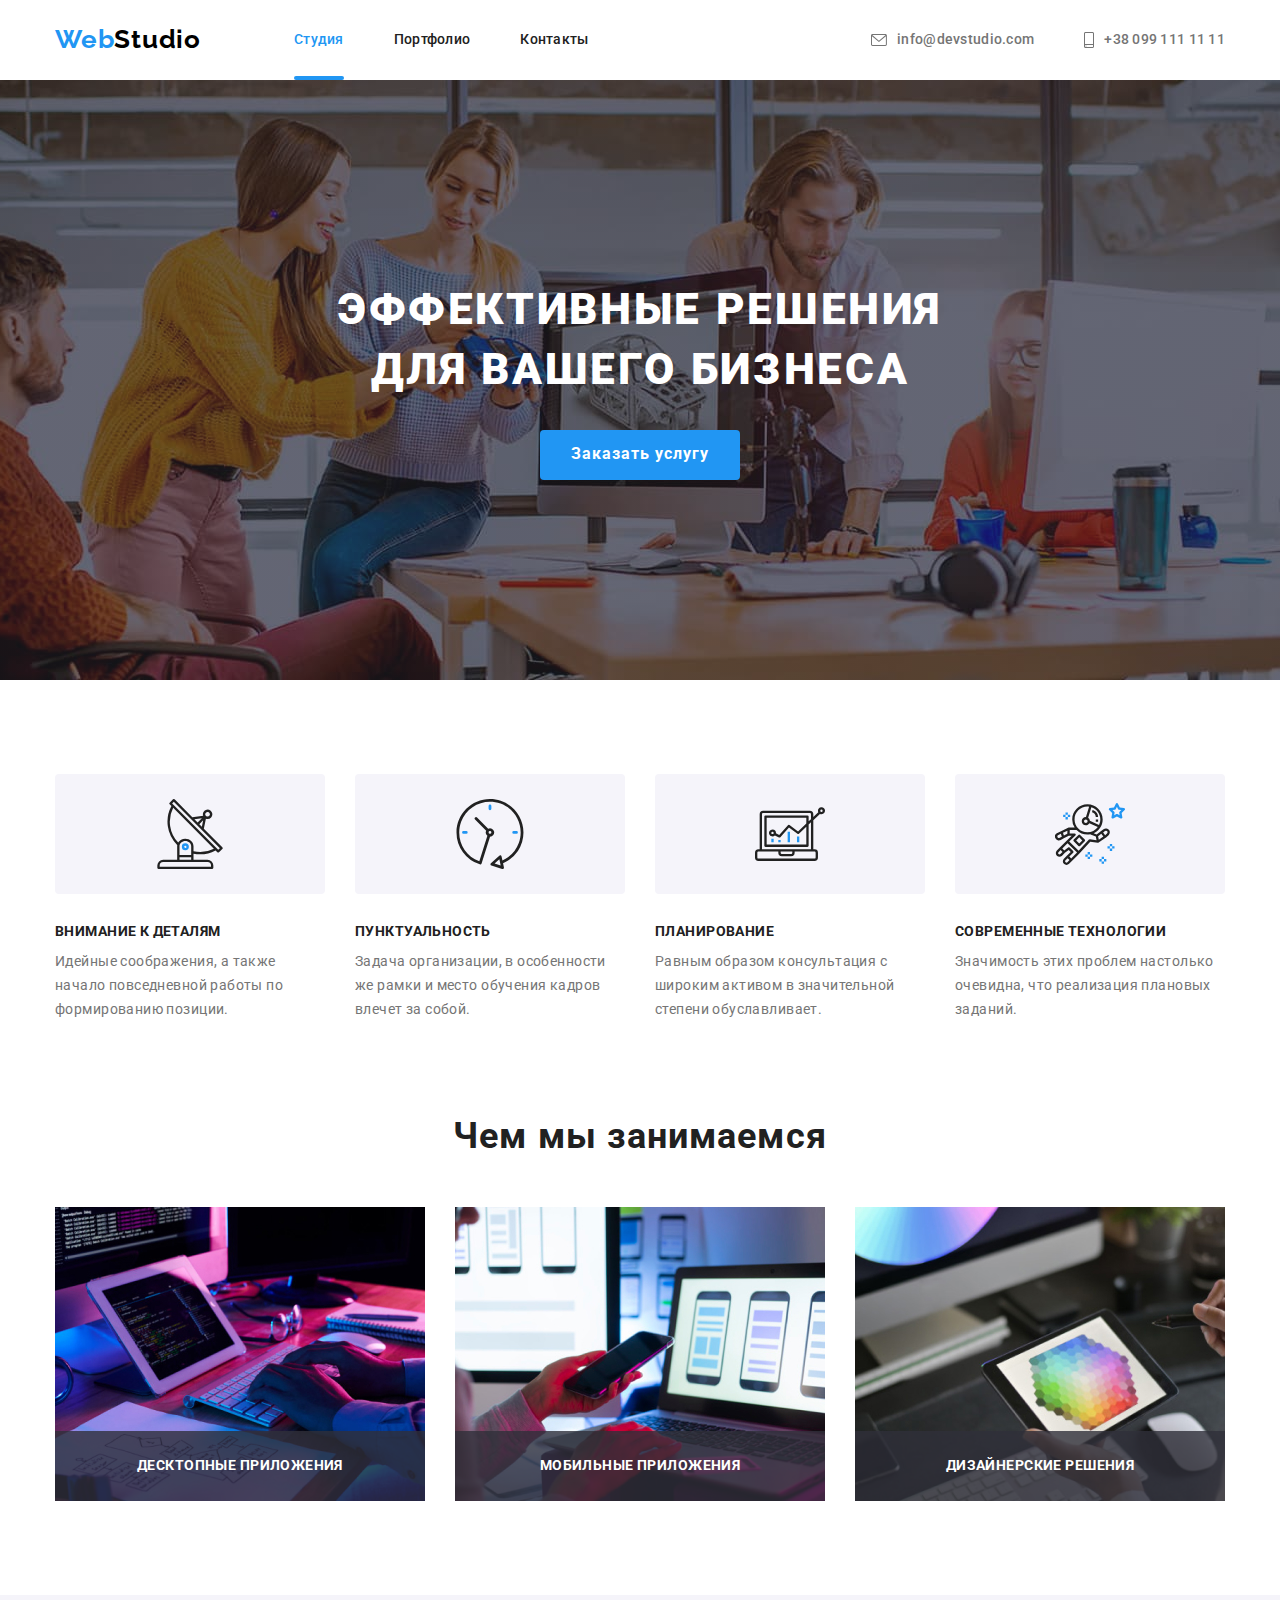
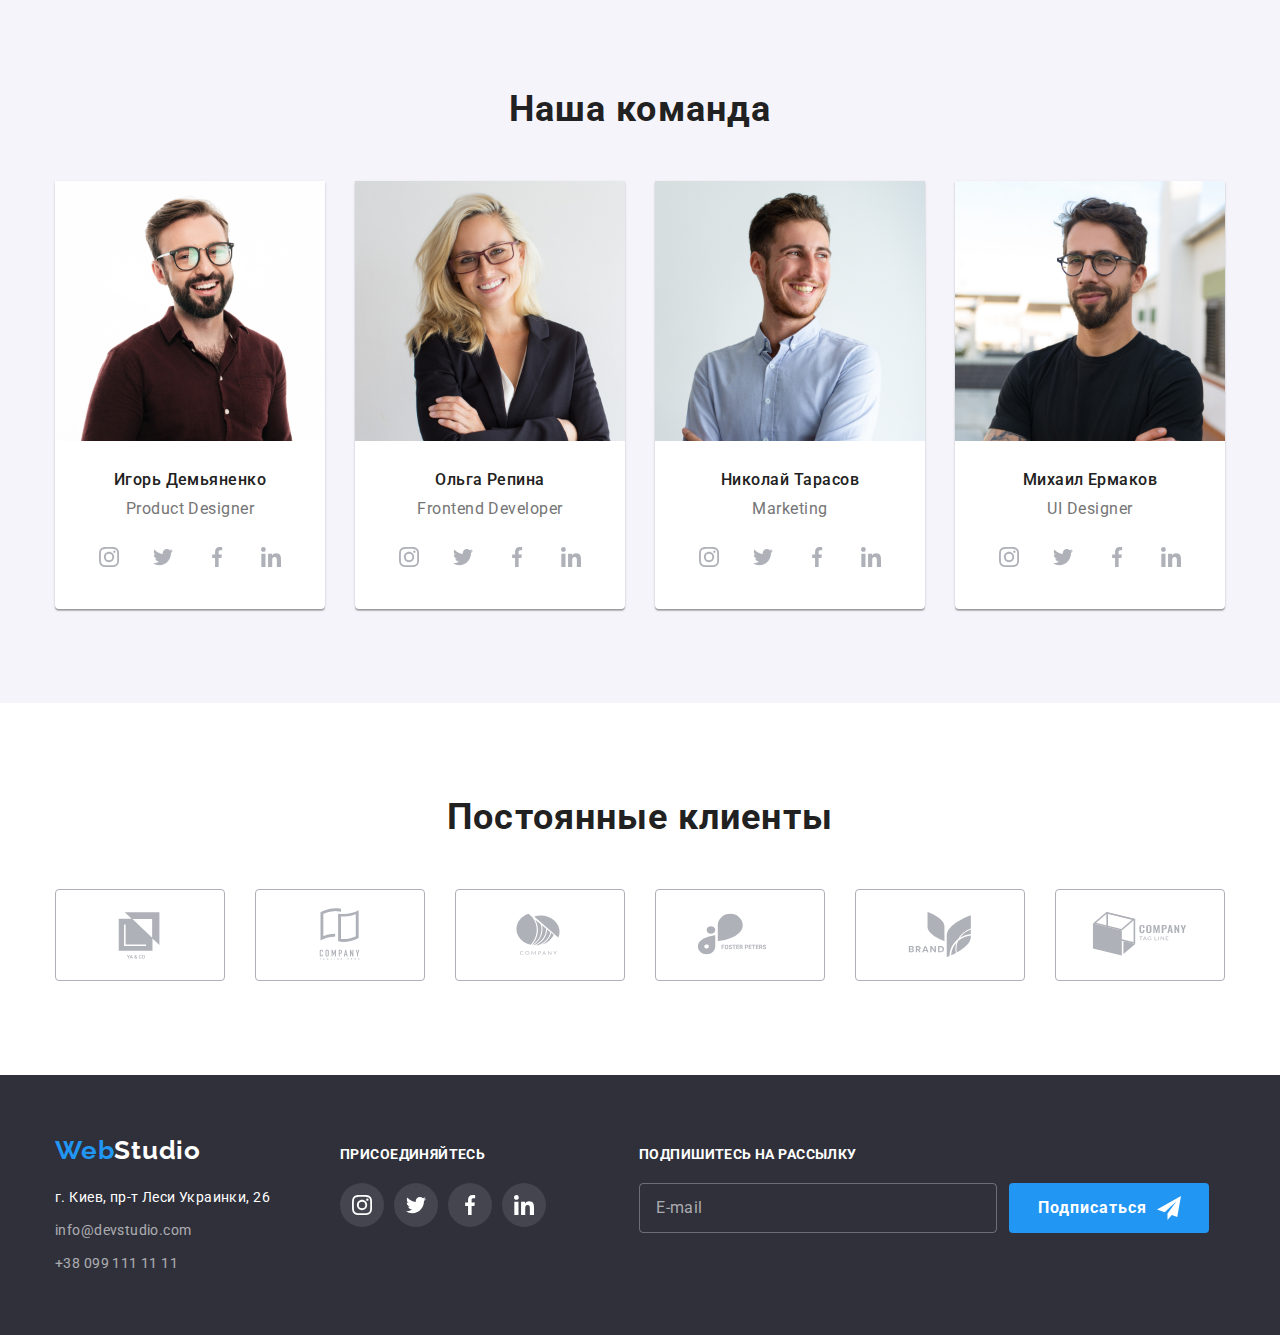
==== commit 09a3aa66: "f" ====
--- a/index.html
+++ b/index.html
@@ -433,11 +433,10 @@
           <p class="link-text">Подпишитесь на рассылку</p>
           <form class="footer-form">
             <input type="email" class="footer-input" name="user-mail" placeholder="E-mail">
-            <button type="submit" class="button-icon">Подписаться<span>
+            <button type="submit" class="button-footer"> Подписаться
               <svg class="footer-icon" width="24" height="24">
                 <use href="./images/icons.svg#icon-icon-send"></use>
-              </svg>
-            </span></button>
+              </svg></button>
           </form>
         </div>
       </div>
--- a/css/styles.css
+++ b/css/styles.css
@@ -579,7 +579,7 @@
  color: var(--accent-color);
 }
 
-.button-icon{
+.button-footer{
   font-weight: 700;
 font-size: 16px;
 line-height: 1.87;
@@ -593,6 +593,21 @@
 background-color: var(--accent-color);
 border-radius: 4px;
 transition: 250ms cubic-bezier(0.4, 0, 0.2, 1);
+padding-left: 29px;
+border: none;
+}
+
+.button-footer:hover,
+.button-footer:focus{
+  background-color: var(--button-color);
+}
+
+.footer-form{
+  display: flex;
+}
+
+.footer-icon{
+  margin-left: 10px;
 }
 
 
